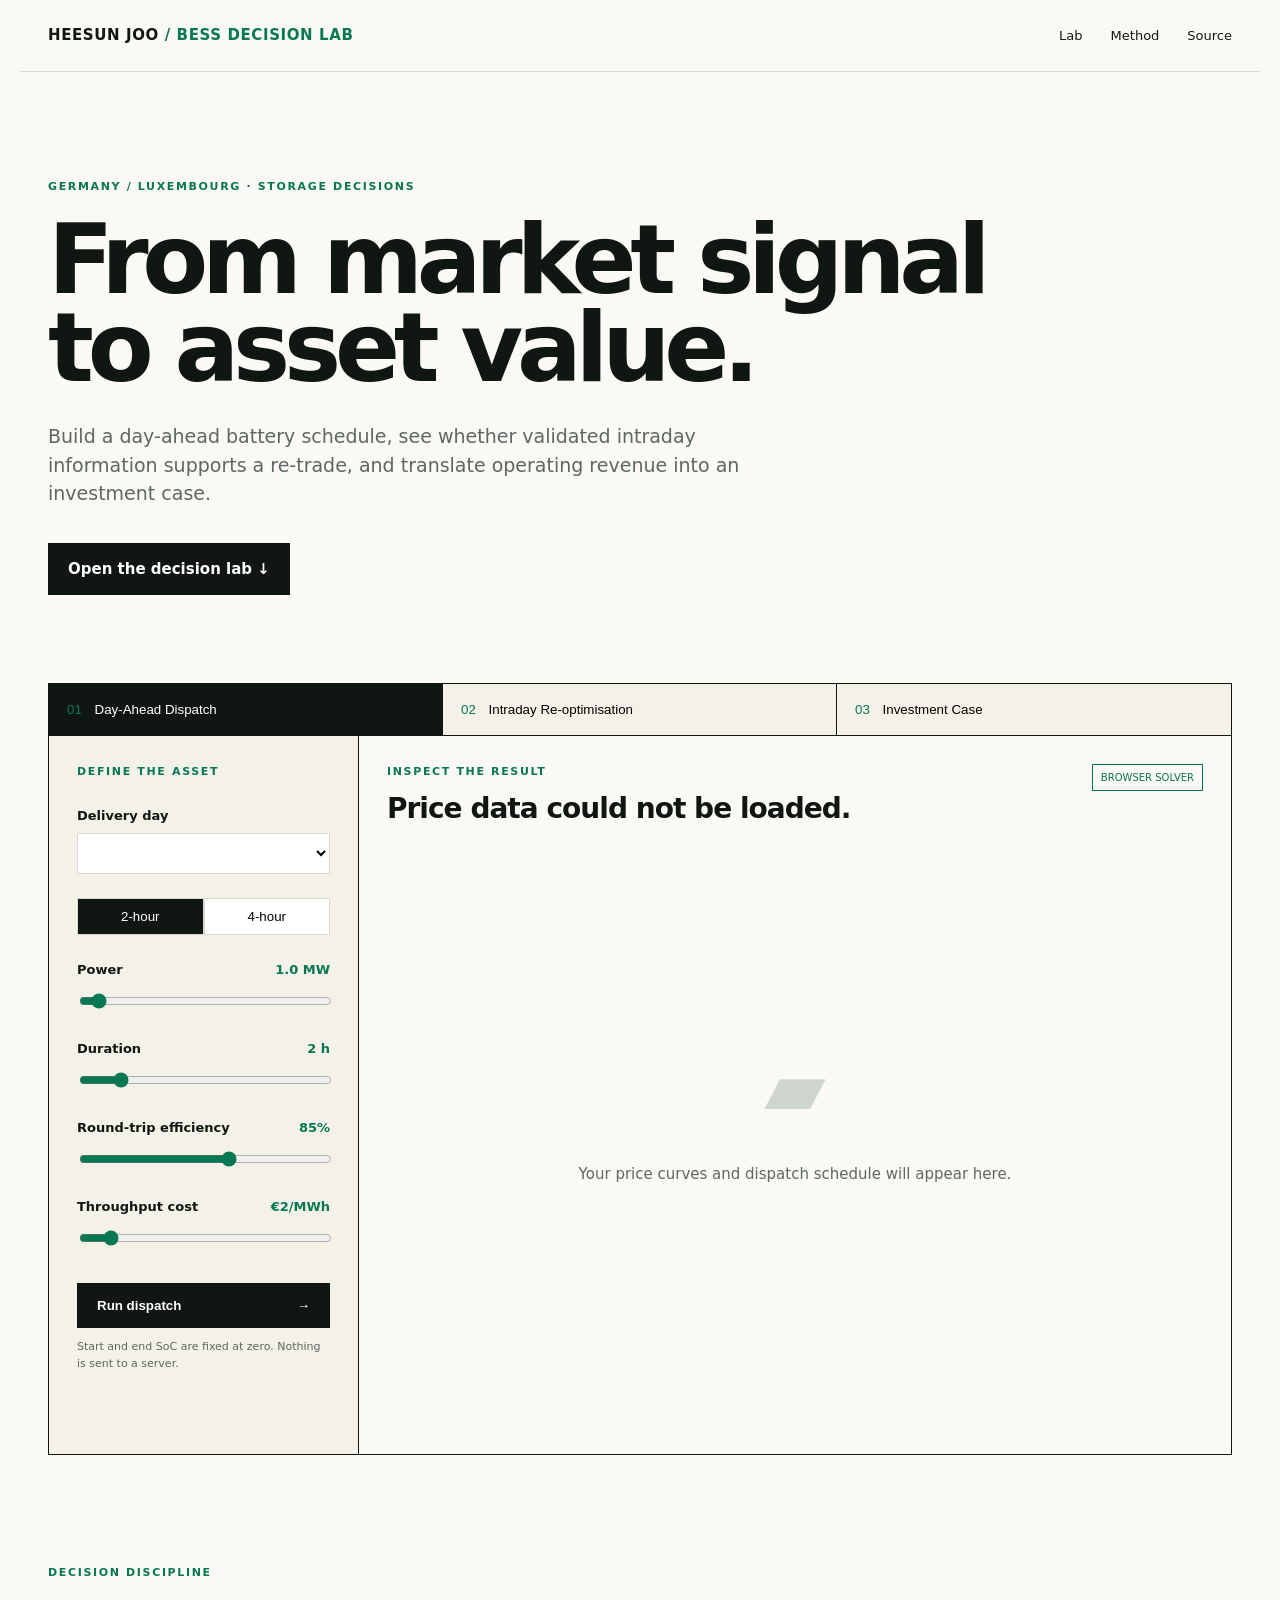
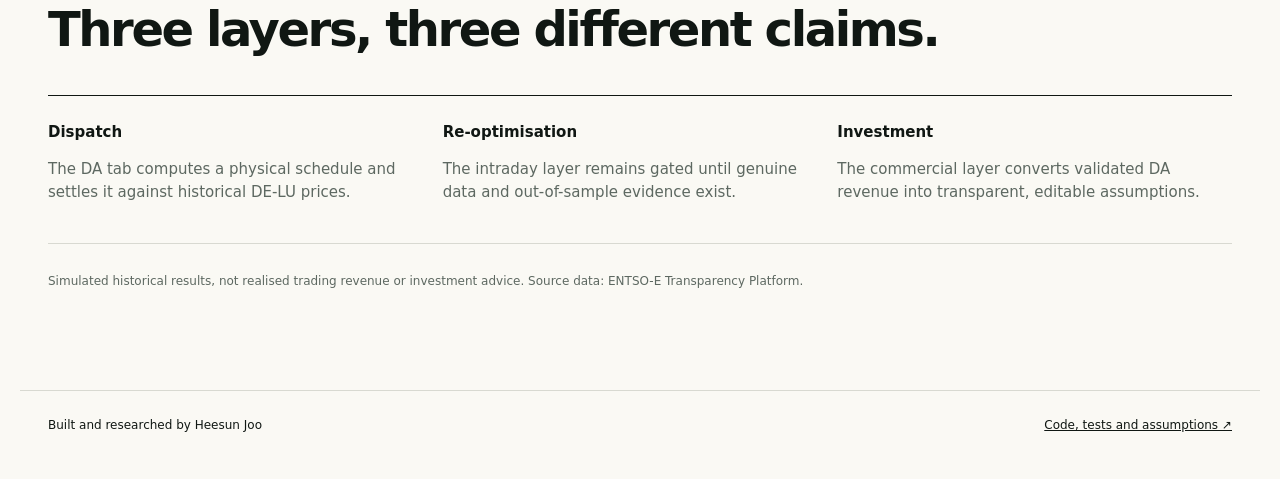
==== web/index.html @ 5113e5c8 "Present intraday v2 as signal research" ====
<!doctype html>
<html lang="en">
<head>
  <meta charset="utf-8"><meta name="viewport" content="width=device-width,initial-scale=1">
  <meta name="description" content="Explore day-ahead BESS dispatch, intraday re-optimisation readiness and a storage investment case for Germany.">
  <title>German BESS Decision Lab · Heesun Joo</title>
  <link rel="stylesheet" href="styles.css?build=__BUILD_ID__"><style>[hidden]{display:none!important}</style>
</head>
<body>
<header><a class="brand" href="#">HEESUN JOO <span>/ BESS DECISION LAB</span></a><nav><a href="#workspace">Lab</a><a href="#method">Method</a><a href="https://github.com/Heesunjookr/bess-arbitrage">Source</a></nav></header>
<main>
<section class="hero"><p class="kicker">GERMANY / LUXEMBOURG · STORAGE DECISIONS</p><h1>From market signal<br>to asset value.</h1><p class="lede">Build a day-ahead battery schedule, see whether validated intraday information supports a re-trade, and translate operating revenue into an investment case.</p><a class="primary" href="#workspace">Open the decision lab ↓</a></section>
<section id="workspace" class="workspace">
  <div class="tabs" role="tablist" aria-label="Decision lab modules">
    <button class="tab active" role="tab" aria-selected="true" data-tab="dayahead"><span>01</span> Day-Ahead Dispatch</button>
    <button class="tab" role="tab" aria-selected="false" data-tab="intraday"><span>02</span> Intraday Re-optimisation</button>
    <button class="tab" role="tab" aria-selected="false" data-tab="investment"><span>03</span> Investment Case</button>
  </div>
  <section id="panel-dayahead" class="tab-panel lab" role="tabpanel">
    <aside class="controls"><div class="step">DEFINE THE ASSET</div><label>Delivery day<select id="day"></select></label><div class="preset-row"><button class="preset active" data-duration="2">2-hour</button><button class="preset" data-duration="4">4-hour</button></div><label>Power <output id="powerOut">1.0 MW</output><input id="power" type="range" min="0.5" max="10" step="0.5" value="1"></label><label>Duration <output id="durationOut">2 h</output><input id="duration" type="range" min="1" max="8" step="1" value="2"></label><label>Round-trip efficiency <output id="efficiencyOut">85%</output><input id="efficiency" type="range" min="70" max="95" step="1" value="85"></label><label>Throughput cost <output id="costOut">€2/MWh</output><input id="cost" type="range" min="0" max="20" step="1" value="2"></label><button id="run" class="run">Run dispatch <span>→</span></button><p class="control-note">Start and end SoC are fixed at zero. Nothing is sent to a server.</p></aside>
    <div class="results" aria-live="polite"><div class="result-head"><div><div class="step">INSPECT THE RESULT</div><h2 id="resultTitle">Choose a scenario and run it.</h2></div><span>BROWSER SOLVER</span></div><div id="empty" class="empty"><div class="battery">▰</div><p>Your price curves and dispatch schedule will appear here.</p></div><div id="output" hidden><div class="metrics"><article><small>Perfect-foresight ceiling</small><strong id="perfectMetric">—</strong><span>research benchmark</span></article><article><small>D-1 settled value</small><strong id="d1Metric">—</strong><span>executable schedule</span></article><article><small>Value captured</small><strong id="captureMetric">—</strong><span>of the daily ceiling</span></article><article><small>Forecast cost</small><strong id="gapMetric">—</strong><span>missed value</span></article></div><div class="chart-card"><div class="chart-title"><h3>Price and D-1 dispatch</h3><div class="legend"><i class="actual"></i>Actual price <i class="forecast"></i>D-1 curve <i class="dispatch"></i>Dispatch</div></div><svg id="dispatchChart" viewBox="0 0 900 390" role="img"></svg></div><div class="insight"><span>WHAT HAPPENED</span><p id="insightText"></p></div><div class="actions"><button id="download">Download schedule (.csv)</button><button id="share">Copy scenario link</button><a id="challenge" target="_blank">Suggest a scenario ↗</a></div></div></div>
  </section>
  <section id="panel-intraday" class="tab-panel module" role="tabpanel" hidden>
    <div class="module-head"><div><p class="step">15-MINUTE SIGNAL RESEARCH</p><h2>Can public intraday information improve the DA position?</h2></div><span class="status">OUT-OF-SAMPLE EVALUATION</span></div>
    <div class="decision-grid"><article class="decision-card"><small>Selected DA scenario</small><strong id="idScenario">Run a DA scenario first</strong><p id="idBaseline">The frozen schedule becomes the baseline position for future re-optimisation.</p></article><article class="decision-card"><small>Model comparison</small><strong>ML OUTPERFORMS THE SIMPLE BASELINE</strong><p>The causal 15-minute model improves holdout R² from −0.010 to 0.103 and identifies the spread direction in 68.0% of intervals.</p></article></div>
    <div class="metrics research-metrics"><article><small>Native resolution</small><strong>15 min</strong><span>167,116 MTUs</span></article><article><small>Holdout R²</small><strong>0.103</strong><span>vs −0.010 simple baseline</span></article><article><small>Direction accuracy</small><strong>68.0%</strong><span>2025–2026 holdout</span></article><article><small>Data coverage</small><strong>4.8 yr</strong><span>2022–2026</span></article></div>
    <div class="pipeline"><article><span>1</span><b>Freeze DA position</b><p>Pass the selected battery constraints and hourly schedule from the first tab.</p></article><i>→</i><article><span>2</span><b>Validate new information</b><p>Require genuine 15-minute ID-AEP prices and an out-of-sample signal.</p></article><i>→</i><article><span>3</span><b>Re-optimise remaining horizon</b><p>Respect current SoC, locked trades, efficiency, costs and power limits.</p></article><i>→</i><article><span>4</span><b>Measure incremental value</b><p>Compare net value after costs against keeping the DA schedule.</p></article></div>
    <div class="audit-note"><div><p class="step">RESEARCH SCOPE</p><h3>A causal public-data signal study.</h3><p>The panel preserves the 15-minute MTU, separates decision and delivery time, and lags realised information behind the decision timestamp. ID-AEP is used as a public settlement-price proxy; executable order-book validation requires historical EPEX data.</p></div><a href="https://github.com/Heesunjookr/da-id-arbitrage" target="_blank">Inspect the v2 source ↗</a></div>
  </section>
  <section id="panel-investment" class="tab-panel module" role="tabpanel" hidden>
    <div class="module-head"><div><p class="step">UNLEVERED SCREENING CASE</p><h2>Does the validated DA revenue support the asset economics?</h2></div><span class="status">DA REVENUE ONLY</span></div>
    <div class="investment-layout"><aside class="case-inputs"><label>Revenue basis<select id="revenueBasis"><option value="blend">Forecast-based blend</option><option value="d1">D-1 persistence</option><option value="ceiling">Perfect-foresight ceiling</option></select></label><label>CAPEX <output id="capexOut">€500/kWh</output><input id="capex" type="range" min="200" max="1000" step="25" value="500"></label><label>Fixed OPEX <output id="opexOut">€15k/MW/yr</output><input id="opex" type="range" min="0" max="50" step="1" value="15"></label><label>Annual degradation <output id="degradationOut">2.0%</output><input id="degradation" type="range" min="0" max="5" step="0.25" value="2"></label><label>Downside stress <output id="stressOut">0%</output><input id="stress" type="range" min="0" max="60" step="5" value="0"></label><label>Project life <output id="lifeOut">15 yr</output><input id="life" type="range" min="5" max="25" step="1" value="15"></label></aside><div class="case-results"><div class="metrics case-metrics"><article><small>Initial CAPEX</small><strong id="caseCapex">—</strong><span>power × duration × €/kWh</span></article><article><small>Year-1 net cash flow</small><strong id="caseCash">—</strong><span>DA revenue less fixed OPEX</span></article><article><small>Simple payback</small><strong id="casePayback">—</strong><span>undiscounted</span></article><article><small>Project IRR</small><strong id="caseIrr">—</strong><span>unlevered, pre-tax</span></article></div><div class="chart-card"><div class="chart-title"><h3>Annual operating cash flow</h3><span id="caseBasisNote"></span></div><svg id="cashChart" viewBox="0 0 900 330" role="img"></svg></div><p class="case-warning">Screening model only. Revenue is the historical 1 MW / 2 h benchmark scaled by power, not a duration-specific forecast. It excludes intraday, ancillary services, tax, financing, augmentation, availability, grid fees and merchant price evolution.</p></div></div>
  </section>
</section>
<section id="method" class="method"><p class="kicker">DECISION DISCIPLINE</p><h2>Three layers, three different claims.</h2><div class="method-grid"><article><b>Dispatch</b><p>The DA tab computes a physical schedule and settles it against historical DE-LU prices.</p></article><article><b>Re-optimisation</b><p>The intraday layer remains gated until genuine data and out-of-sample evidence exist.</p></article><article><b>Investment</b><p>The commercial layer converts validated DA revenue into transparent, editable assumptions.</p></article></div><p class="disclaimer">Simulated historical results, not realised trading revenue or investment advice. Source data: ENTSO-E Transparency Platform.</p></section>
</main>
<footer><span>Built and researched by Heesun Joo</span><a href="https://github.com/Heesunjookr/bess-arbitrage">Code, tests and assumptions ↗</a></footer>
<script src="app.js?build=__BUILD_ID__"></script>
</body></html>
---- web/styles.css ----
:root{--ink:#101713;--muted:#5d6861;--green:#087853;--cream:#f3f1e8;--paper:#faf9f4;--line:#d8d9d1;--red:#9f352d}*{box-sizing:border-box}html{scroll-behavior:smooth}body{margin:0;background:var(--paper);color:var(--ink);font:15px/1.5 Inter,ui-sans-serif,system-ui,-apple-system,sans-serif}header,main,footer{max-width:1240px;margin:auto}header{height:72px;padding:0 28px;display:flex;align-items:center;justify-content:space-between;border-bottom:1px solid var(--line)}a{color:inherit}.brand{text-decoration:none;font-weight:850;letter-spacing:.04em}.brand span{color:var(--green)}nav{display:flex;gap:28px}nav a{font-size:13px;text-decoration:none}.hero{padding:96px 28px 88px}.kicker,.step{font-size:11px;letter-spacing:.15em;font-weight:800;color:var(--green)}h1{font-size:clamp(48px,7.8vw,96px);letter-spacing:-.065em;line-height:.92;margin:20px 0 30px;max-width:1080px}.lede{font-size:19px;color:var(--muted);max-width:760px;margin-bottom:35px}.primary,.run{display:inline-flex;border:0;background:var(--ink);color:white;padding:15px 20px;text-decoration:none;font-weight:750}.workspace{margin:0 28px 110px}.tabs{display:grid;grid-template-columns:repeat(3,1fr);border:1px solid var(--ink);border-bottom:0}.tab{padding:18px;text-align:left;border:0;border-right:1px solid var(--ink);background:var(--cream);font:750 14px inherit;cursor:pointer}.tab:last-child{border-right:0}.tab span{margin-right:9px;color:var(--green)}.tab.active{background:var(--ink);color:white}.lab{border:1px solid var(--ink);display:grid;grid-template-columns:310px 1fr;min-height:720px}.controls,.case-inputs{background:var(--cream);padding:28px;border-right:1px solid var(--ink)}label{display:block;font-size:13px;font-weight:750;margin-top:25px}label:first-child{margin-top:0}label output{float:right;color:var(--green)}select{width:100%;font:inherit;margin-top:8px;padding:11px;background:white;border:1px solid var(--line)}input[type=range]{width:100%;margin-top:13px;accent-color:var(--green)}.preset-row{display:grid;grid-template-columns:1fr 1fr;margin-top:24px}.preset{padding:10px;border:1px solid var(--line);background:white}.preset.active{background:var(--ink);color:white}.run{width:100%;justify-content:space-between;margin-top:32px;font:750 14px inherit;cursor:pointer}.control-note{font-size:11px;color:var(--muted)}.results{padding:28px;min-width:0}.result-head,.module-head{display:flex;align-items:start;justify-content:space-between}.result-head h2{font-size:28px;margin:7px 0 20px;letter-spacing:-.035em}.result-head>span,.status{font-size:10px;padding:5px 8px;border:1px solid var(--green);color:var(--green)}.status.blocked{border-color:var(--red);color:var(--red)}.empty{height:530px;display:grid;place-content:center;text-align:center;color:var(--muted)}.battery{font-size:80px;color:#ced4ce}.metrics{display:grid;grid-template-columns:repeat(4,1fr);border:1px solid var(--line)}.metrics article{padding:17px;border-right:1px solid var(--line)}.metrics article:last-child{border:0}.metrics small,.metrics span{display:block;color:var(--muted);font-size:11px}.metrics strong{display:block;font-size:28px;letter-spacing:-.04em;margin:3px 0}.chart-card{margin-top:20px;border:1px solid var(--line);padding:18px;background:white}.chart-title{display:flex;justify-content:space-between;align-items:center}.chart-title h3{margin:0}.chart-title>span{font-size:11px;color:var(--muted)}.legend{font-size:10px;color:var(--muted)}.legend i{display:inline-block;width:12px;height:3px;margin:0 4px 2px 12px}.actual{background:var(--ink)}.forecast{background:#96a099}.dispatch{background:var(--green)}svg{width:100%;height:auto}.insight{display:grid;grid-template-columns:130px 1fr;padding:20px 0;border-bottom:1px solid var(--line)}.insight span{font-size:10px;letter-spacing:.12em;font-weight:800;color:var(--green)}.insight p{margin:0}.actions{display:flex;gap:10px;padding-top:18px;align-items:center}.actions button,.actions a,.audit-note a{background:transparent;border:1px solid var(--ink);padding:10px 13px;font:700 12px inherit;text-decoration:none;cursor:pointer}.actions a{margin-left:auto}.module{border:1px solid var(--ink);padding:34px;min-height:680px}.module-head h2{font-size:38px;line-height:1.08;letter-spacing:-.045em;max-width:760px;margin:8px 0 36px}.decision-grid{display:grid;grid-template-columns:1fr 1fr;border:1px solid var(--line)}.decision-card{padding:26px}.decision-card+article{border-left:1px solid var(--line)}.decision-card small{display:block;color:var(--muted)}.decision-card strong{display:block;font-size:24px;margin:8px 0}.decision-card p{color:var(--muted);margin:0}.decision-card.alert{background:#f8ece7}.decision-card.alert strong{color:var(--red)}.pipeline{display:grid;grid-template-columns:1fr auto 1fr auto 1fr auto 1fr;margin:38px 0;align-items:center}.pipeline article{min-height:170px;border-top:2px solid var(--green);padding:18px 12px 0 0}.pipeline article span{display:block;color:var(--green);font-size:11px;margin-bottom:17px}.pipeline article p{font-size:12px;color:var(--muted)}.pipeline>i{padding:0 12px;color:var(--green);font-style:normal}.audit-note{display:flex;justify-content:space-between;align-items:end;background:var(--cream);padding:25px}.audit-note>div{max-width:760px}.audit-note h3{margin:6px 0}.audit-note p{color:var(--muted)}.audit-note a{white-space:nowrap;margin-left:20px}.investment-layout{display:grid;grid-template-columns:310px 1fr;border:1px solid var(--line)}.case-results{padding:25px;min-width:0}.case-warning{font-size:11px;color:var(--muted)}.method{margin:0 28px 100px}.method h2{font-size:48px;letter-spacing:-.05em;margin:8px 0 30px}.method-grid{display:grid;grid-template-columns:repeat(3,1fr);border-top:1px solid var(--ink)}.method-grid article{padding:25px 25px 25px 0;border-bottom:1px solid var(--line)}.method-grid p,.disclaimer{color:var(--muted)}.disclaimer{font-size:12px;margin-top:28px}footer{padding:25px 28px 45px;border-top:1px solid var(--line);display:flex;justify-content:space-between;font-size:12px}@media(max-width:850px){.lab,.investment-layout{grid-template-columns:1fr}.controls,.case-inputs{border-right:0;border-bottom:1px solid var(--ink)}.metrics{grid-template-columns:1fr 1fr}.metrics article:nth-child(2){border-right:0}.method-grid{grid-template-columns:1fr}.pipeline{grid-template-columns:1fr}.pipeline>i{display:none}.pipeline article{min-height:auto;margin-bottom:20px}.audit-note{align-items:start;flex-direction:column}.audit-note a{margin:12px 0 0}.tabs{grid-template-columns:1fr}nav{display:none}}@media(max-width:560px){.hero{padding-top:62px}.workspace{margin-left:12px;margin-right:12px}.results,.module{padding:18px}.metrics,.decision-grid{grid-template-columns:1fr}.metrics article{border-right:0;border-bottom:1px solid var(--line)}.decision-card+article{border-left:0;border-top:1px solid var(--line)}.chart-title,.actions,.module-head{align-items:start;flex-direction:column}.actions a{margin-left:0}.insight{grid-template-columns:1fr}.legend{margin-top:10px}footer{flex-direction:column;gap:10px}}
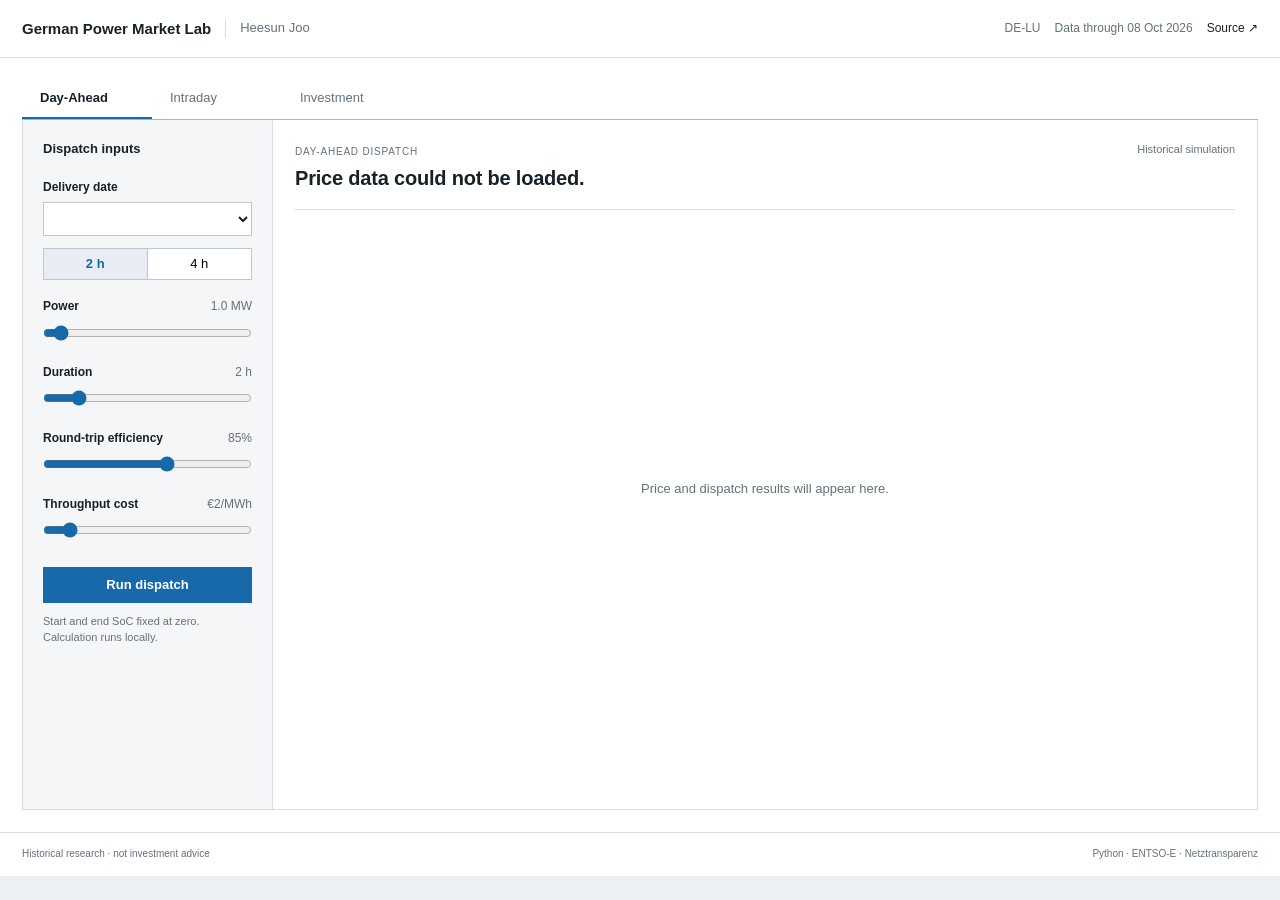
==== commit e3e612a7: "Redesign lab as compact market research tool" ====
--- a/web/index.html
+++ b/web/index.html
@@ -2,38 +2,76 @@
 <html lang="en">
 <head>
   <meta charset="utf-8"><meta name="viewport" content="width=device-width,initial-scale=1">
-  <meta name="description" content="Explore day-ahead BESS dispatch, intraday re-optimisation readiness and a storage investment case for Germany.">
-  <title>German BESS Decision Lab · Heesun Joo</title>
+  <meta name="description" content="German power-market research tools for BESS dispatch, intraday signals and investment screening.">
+  <title>German Power Market Lab · Heesun Joo</title>
   <link rel="stylesheet" href="styles.css?build=__BUILD_ID__"><style>[hidden]{display:none!important}</style>
 </head>
 <body>
-<header><a class="brand" href="#">HEESUN JOO <span>/ BESS DECISION LAB</span></a><nav><a href="#workspace">Lab</a><a href="#method">Method</a><a href="https://github.com/Heesunjookr/bess-arbitrage">Source</a></nav></header>
+<header>
+  <div><a class="brand" href="#">German Power Market Lab</a><span class="owner">Heesun Joo</span></div>
+  <div class="header-meta"><span>DE-LU</span><span>Data through 08 Oct 2026</span><a href="https://github.com/Heesunjookr/bess-arbitrage">Source ↗</a></div>
+</header>
 <main>
-<section class="hero"><p class="kicker">GERMANY / LUXEMBOURG · STORAGE DECISIONS</p><h1>From market signal<br>to asset value.</h1><p class="lede">Build a day-ahead battery schedule, see whether validated intraday information supports a re-trade, and translate operating revenue into an investment case.</p><a class="primary" href="#workspace">Open the decision lab ↓</a></section>
 <section id="workspace" class="workspace">
-  <div class="tabs" role="tablist" aria-label="Decision lab modules">
-    <button class="tab active" role="tab" aria-selected="true" data-tab="dayahead"><span>01</span> Day-Ahead Dispatch</button>
-    <button class="tab" role="tab" aria-selected="false" data-tab="intraday"><span>02</span> Intraday Re-optimisation</button>
-    <button class="tab" role="tab" aria-selected="false" data-tab="investment"><span>03</span> Investment Case</button>
+  <div class="tabs" role="tablist" aria-label="Research modules">
+    <button class="tab active" role="tab" aria-selected="true" data-tab="dayahead">Day-Ahead</button>
+    <button class="tab" role="tab" aria-selected="false" data-tab="intraday">Intraday</button>
+    <button class="tab" role="tab" aria-selected="false" data-tab="investment">Investment</button>
   </div>
+
   <section id="panel-dayahead" class="tab-panel lab" role="tabpanel">
-    <aside class="controls"><div class="step">DEFINE THE ASSET</div><label>Delivery day<select id="day"></select></label><div class="preset-row"><button class="preset active" data-duration="2">2-hour</button><button class="preset" data-duration="4">4-hour</button></div><label>Power <output id="powerOut">1.0 MW</output><input id="power" type="range" min="0.5" max="10" step="0.5" value="1"></label><label>Duration <output id="durationOut">2 h</output><input id="duration" type="range" min="1" max="8" step="1" value="2"></label><label>Round-trip efficiency <output id="efficiencyOut">85%</output><input id="efficiency" type="range" min="70" max="95" step="1" value="85"></label><label>Throughput cost <output id="costOut">€2/MWh</output><input id="cost" type="range" min="0" max="20" step="1" value="2"></label><button id="run" class="run">Run dispatch <span>→</span></button><p class="control-note">Start and end SoC are fixed at zero. Nothing is sent to a server.</p></aside>
-    <div class="results" aria-live="polite"><div class="result-head"><div><div class="step">INSPECT THE RESULT</div><h2 id="resultTitle">Choose a scenario and run it.</h2></div><span>BROWSER SOLVER</span></div><div id="empty" class="empty"><div class="battery">▰</div><p>Your price curves and dispatch schedule will appear here.</p></div><div id="output" hidden><div class="metrics"><article><small>Perfect-foresight ceiling</small><strong id="perfectMetric">—</strong><span>research benchmark</span></article><article><small>D-1 settled value</small><strong id="d1Metric">—</strong><span>executable schedule</span></article><article><small>Value captured</small><strong id="captureMetric">—</strong><span>of the daily ceiling</span></article><article><small>Forecast cost</small><strong id="gapMetric">—</strong><span>missed value</span></article></div><div class="chart-card"><div class="chart-title"><h3>Price and D-1 dispatch</h3><div class="legend"><i class="actual"></i>Actual price <i class="forecast"></i>D-1 curve <i class="dispatch"></i>Dispatch</div></div><svg id="dispatchChart" viewBox="0 0 900 390" role="img"></svg></div><div class="insight"><span>WHAT HAPPENED</span><p id="insightText"></p></div><div class="actions"><button id="download">Download schedule (.csv)</button><button id="share">Copy scenario link</button><a id="challenge" target="_blank">Suggest a scenario ↗</a></div></div></div>
+    <aside class="controls">
+      <h2>Dispatch inputs</h2>
+      <label>Delivery date<select id="day"></select></label>
+      <div class="preset-row"><button class="preset active" data-duration="2">2 h</button><button class="preset" data-duration="4">4 h</button></div>
+      <label>Power <output id="powerOut">1.0 MW</output><input id="power" type="range" min="0.5" max="10" step="0.5" value="1"></label>
+      <label>Duration <output id="durationOut">2 h</output><input id="duration" type="range" min="1" max="8" step="1" value="2"></label>
+      <label>Round-trip efficiency <output id="efficiencyOut">85%</output><input id="efficiency" type="range" min="70" max="95" step="1" value="85"></label>
+      <label>Throughput cost <output id="costOut">€2/MWh</output><input id="cost" type="range" min="0" max="20" step="1" value="2"></label>
+      <button id="run" class="run">Run dispatch</button>
+      <p class="note">Start and end SoC fixed at zero. Calculation runs locally.</p>
+    </aside>
+    <div class="results" aria-live="polite">
+      <div class="panel-head"><div><small>DAY-AHEAD DISPATCH</small><h1 id="resultTitle">Choose a scenario and run it.</h1></div><span>Historical simulation</span></div>
+      <div id="empty" class="empty"><p>Price and dispatch results will appear here.</p></div>
+      <div id="output" hidden>
+        <div class="metrics"><article><small>PF ceiling</small><strong id="perfectMetric">—</strong><span>benchmark</span></article><article><small>D-1 value</small><strong id="d1Metric">—</strong><span>settled</span></article><article><small>Capture</small><strong id="captureMetric">—</strong><span>of ceiling</span></article><article><small>Forecast cost</small><strong id="gapMetric">—</strong><span>value gap</span></article></div>
+        <div class="chart-card"><div class="chart-title"><h3>Price and D-1 dispatch</h3><div class="legend"><i class="actual"></i>Actual <i class="forecast"></i>D-1 <i class="dispatch"></i>Dispatch</div></div><svg id="dispatchChart" viewBox="0 0 900 390" role="img"></svg></div>
+        <div class="insight"><b>Observation</b><p id="insightText"></p></div>
+        <div class="actions"><button id="download">Download CSV</button><button id="share">Copy link</button><a id="challenge" target="_blank">Open issue ↗</a></div>
+      </div>
+    </div>
   </section>
+
   <section id="panel-intraday" class="tab-panel module" role="tabpanel" hidden>
-    <div class="module-head"><div><p class="step">15-MINUTE SIGNAL RESEARCH</p><h2>Can public intraday information improve the DA position?</h2></div><span class="status">OUT-OF-SAMPLE EVALUATION</span></div>
-    <div class="decision-grid"><article class="decision-card"><small>Selected DA scenario</small><strong id="idScenario">Run a DA scenario first</strong><p id="idBaseline">The frozen schedule becomes the baseline position for future re-optimisation.</p></article><article class="decision-card"><small>Model comparison</small><strong>ML OUTPERFORMS THE SIMPLE BASELINE</strong><p>The causal 15-minute model improves holdout R² from −0.010 to 0.103 and identifies the spread direction in 68.0% of intervals.</p></article></div>
-    <div class="metrics research-metrics"><article><small>Native resolution</small><strong>15 min</strong><span>167,116 MTUs</span></article><article><small>Holdout R²</small><strong>0.103</strong><span>vs −0.010 simple baseline</span></article><article><small>Direction accuracy</small><strong>68.0%</strong><span>2025–2026 holdout</span></article><article><small>Data coverage</small><strong>4.8 yr</strong><span>2022–2026</span></article></div>
-    <div class="pipeline"><article><span>1</span><b>Freeze DA position</b><p>Pass the selected battery constraints and hourly schedule from the first tab.</p></article><i>→</i><article><span>2</span><b>Validate new information</b><p>Require genuine 15-minute ID-AEP prices and an out-of-sample signal.</p></article><i>→</i><article><span>3</span><b>Re-optimise remaining horizon</b><p>Respect current SoC, locked trades, efficiency, costs and power limits.</p></article><i>→</i><article><span>4</span><b>Measure incremental value</b><p>Compare net value after costs against keeping the DA schedule.</p></article></div>
-    <div class="audit-note"><div><p class="step">RESEARCH SCOPE</p><h3>A causal public-data signal study.</h3><p>The panel preserves the 15-minute MTU, separates decision and delivery time, and lags realised information behind the decision timestamp. ID-AEP is used as a public settlement-price proxy; executable order-book validation requires historical EPEX data.</p></div><a href="https://github.com/Heesunjookr/da-id-arbitrage" target="_blank">Inspect the v2 source ↗</a></div>
+    <div class="panel-head"><div><small>15-MINUTE SIGNAL STUDY</small><h1>Intraday spread model</h1></div><span>Out-of-sample: 2025–2026</span></div>
+    <div class="summary-row"><div><small>Linked DA scenario</small><strong id="idScenario">Run a DA scenario first</strong><p id="idBaseline">The DA schedule provides the baseline position.</p></div><div><small>Result</small><strong>ML exceeds the time-of-day baseline</strong><p>Decision-time features only; realised inputs are lagged.</p></div></div>
+    <div class="metrics research-metrics"><article><small>Resolution</small><strong>15 min</strong><span>167,116 MTUs</span></article><article><small>Holdout R²</small><strong>0.103</strong><span>baseline −0.010</span></article><article><small>Direction</small><strong>68.0%</strong><span>60,947 intervals</span></article><article><small>Coverage</small><strong>4.8 yr</strong><span>2022–2026</span></article></div>
+    <div class="process-table">
+      <div><span>01</span><b>DA position</b><p>Freeze cleared schedule and battery constraints.</p></div>
+      <div><span>02</span><b>Signal</b><p>Estimate ID-AEP spread at 15-minute resolution.</p></div>
+      <div><span>03</span><b>Re-optimise</b><p>Apply SoC, power, cost and gate-closure constraints.</p></div>
+      <div><span>04</span><b>Compare</b><p>Measure incremental value against unchanged DA.</p></div>
+    </div>
+    <div class="scope"><b>Research scope</b><p>ID-AEP is used as a public settlement-price proxy. Executable order-book validation requires historical EPEX data.</p><a href="https://github.com/Heesunjookr/da-id-arbitrage" target="_blank">Method and code ↗</a></div>
   </section>
+
   <section id="panel-investment" class="tab-panel module" role="tabpanel" hidden>
-    <div class="module-head"><div><p class="step">UNLEVERED SCREENING CASE</p><h2>Does the validated DA revenue support the asset economics?</h2></div><span class="status">DA REVENUE ONLY</span></div>
-    <div class="investment-layout"><aside class="case-inputs"><label>Revenue basis<select id="revenueBasis"><option value="blend">Forecast-based blend</option><option value="d1">D-1 persistence</option><option value="ceiling">Perfect-foresight ceiling</option></select></label><label>CAPEX <output id="capexOut">€500/kWh</output><input id="capex" type="range" min="200" max="1000" step="25" value="500"></label><label>Fixed OPEX <output id="opexOut">€15k/MW/yr</output><input id="opex" type="range" min="0" max="50" step="1" value="15"></label><label>Annual degradation <output id="degradationOut">2.0%</output><input id="degradation" type="range" min="0" max="5" step="0.25" value="2"></label><label>Downside stress <output id="stressOut">0%</output><input id="stress" type="range" min="0" max="60" step="5" value="0"></label><label>Project life <output id="lifeOut">15 yr</output><input id="life" type="range" min="5" max="25" step="1" value="15"></label></aside><div class="case-results"><div class="metrics case-metrics"><article><small>Initial CAPEX</small><strong id="caseCapex">—</strong><span>power × duration × €/kWh</span></article><article><small>Year-1 net cash flow</small><strong id="caseCash">—</strong><span>DA revenue less fixed OPEX</span></article><article><small>Simple payback</small><strong id="casePayback">—</strong><span>undiscounted</span></article><article><small>Project IRR</small><strong id="caseIrr">—</strong><span>unlevered, pre-tax</span></article></div><div class="chart-card"><div class="chart-title"><h3>Annual operating cash flow</h3><span id="caseBasisNote"></span></div><svg id="cashChart" viewBox="0 0 900 330" role="img"></svg></div><p class="case-warning">Screening model only. Revenue is the historical 1 MW / 2 h benchmark scaled by power, not a duration-specific forecast. It excludes intraday, ancillary services, tax, financing, augmentation, availability, grid fees and merchant price evolution.</p></div></div>
+    <div class="panel-head"><div><small>UNLEVERED SCREENING</small><h1>Investment case</h1></div><span>DA revenue only</span></div>
+    <div class="investment-layout">
+      <aside class="case-inputs">
+        <label>Revenue basis<select id="revenueBasis"><option value="blend">Forecast-based blend</option><option value="d1">D-1 persistence</option><option value="ceiling">Perfect-foresight ceiling</option></select></label>
+        <label>CAPEX <output id="capexOut">€500/kWh</output><input id="capex" type="range" min="200" max="1000" step="25" value="500"></label>
+        <label>Fixed OPEX <output id="opexOut">€15k/MW/yr</output><input id="opex" type="range" min="0" max="50" step="1" value="15"></label>
+        <label>Annual degradation <output id="degradationOut">2.0%</output><input id="degradation" type="range" min="0" max="5" step="0.25" value="2"></label>
+        <label>Downside stress <output id="stressOut">0%</output><input id="stress" type="range" min="0" max="60" step="5" value="0"></label>
+        <label>Project life <output id="lifeOut">15 yr</output><input id="life" type="range" min="5" max="25" step="1" value="15"></label>
+      </aside>
+      <div class="case-results"><div class="metrics"><article><small>Initial CAPEX</small><strong id="caseCapex">—</strong><span>installed cost</span></article><article><small>Year-1 cash flow</small><strong id="caseCash">—</strong><span>after fixed OPEX</span></article><article><small>Payback</small><strong id="casePayback">—</strong><span>undiscounted</span></article><article><small>Project IRR</small><strong id="caseIrr">—</strong><span>unlevered, pre-tax</span></article></div><div class="chart-card"><div class="chart-title"><h3>Annual operating cash flow</h3><span id="caseBasisNote"></span></div><svg id="cashChart" viewBox="0 0 900 330" role="img"></svg></div><p class="note">Historical 1 MW / 2 h benchmark scaled by power. Excludes intraday, ancillary services, tax, financing, grid fees and augmentation.</p></div>
+    </div>
   </section>
 </section>
-<section id="method" class="method"><p class="kicker">DECISION DISCIPLINE</p><h2>Three layers, three different claims.</h2><div class="method-grid"><article><b>Dispatch</b><p>The DA tab computes a physical schedule and settles it against historical DE-LU prices.</p></article><article><b>Re-optimisation</b><p>The intraday layer remains gated until genuine data and out-of-sample evidence exist.</p></article><article><b>Investment</b><p>The commercial layer converts validated DA revenue into transparent, editable assumptions.</p></article></div><p class="disclaimer">Simulated historical results, not realised trading revenue or investment advice. Source data: ENTSO-E Transparency Platform.</p></section>
 </main>
-<footer><span>Built and researched by Heesun Joo</span><a href="https://github.com/Heesunjookr/bess-arbitrage">Code, tests and assumptions ↗</a></footer>
+<footer><span>Historical research · not investment advice</span><span>Python · ENTSO-E · Netztransparenz</span></footer>
 <script src="app.js?build=__BUILD_ID__"></script>
 </body></html>
--- a/web/styles.css
+++ b/web/styles.css
@@ -1 +1 @@
-:root{--ink:#101713;--muted:#5d6861;--green:#087853;--cream:#f3f1e8;--paper:#faf9f4;--line:#d8d9d1;--red:#9f352d}*{box-sizing:border-box}html{scroll-behavior:smooth}body{margin:0;background:var(--paper);color:var(--ink);font:15px/1.5 Inter,ui-sans-serif,system-ui,-apple-system,sans-serif}header,main,footer{max-width:1240px;margin:auto}header{height:72px;padding:0 28px;display:flex;align-items:center;justify-content:space-between;border-bottom:1px solid var(--line)}a{color:inherit}.brand{text-decoration:none;font-weight:850;letter-spacing:.04em}.brand span{color:var(--green)}nav{display:flex;gap:28px}nav a{font-size:13px;text-decoration:none}.hero{padding:96px 28px 88px}.kicker,.step{font-size:11px;letter-spacing:.15em;font-weight:800;color:var(--green)}h1{font-size:clamp(48px,7.8vw,96px);letter-spacing:-.065em;line-height:.92;margin:20px 0 30px;max-width:1080px}.lede{font-size:19px;color:var(--muted);max-width:760px;margin-bottom:35px}.primary,.run{display:inline-flex;border:0;background:var(--ink);color:white;padding:15px 20px;text-decoration:none;font-weight:750}.workspace{margin:0 28px 110px}.tabs{display:grid;grid-template-columns:repeat(3,1fr);border:1px solid var(--ink);border-bottom:0}.tab{padding:18px;text-align:left;border:0;border-right:1px solid var(--ink);background:var(--cream);font:750 14px inherit;cursor:pointer}.tab:last-child{border-right:0}.tab span{margin-right:9px;color:var(--green)}.tab.active{background:var(--ink);color:white}.lab{border:1px solid var(--ink);display:grid;grid-template-columns:310px 1fr;min-height:720px}.controls,.case-inputs{background:var(--cream);padding:28px;border-right:1px solid var(--ink)}label{display:block;font-size:13px;font-weight:750;margin-top:25px}label:first-child{margin-top:0}label output{float:right;color:var(--green)}select{width:100%;font:inherit;margin-top:8px;padding:11px;background:white;border:1px solid var(--line)}input[type=range]{width:100%;margin-top:13px;accent-color:var(--green)}.preset-row{display:grid;grid-template-columns:1fr 1fr;margin-top:24px}.preset{padding:10px;border:1px solid var(--line);background:white}.preset.active{background:var(--ink);color:white}.run{width:100%;justify-content:space-between;margin-top:32px;font:750 14px inherit;cursor:pointer}.control-note{font-size:11px;color:var(--muted)}.results{padding:28px;min-width:0}.result-head,.module-head{display:flex;align-items:start;justify-content:space-between}.result-head h2{font-size:28px;margin:7px 0 20px;letter-spacing:-.035em}.result-head>span,.status{font-size:10px;padding:5px 8px;border:1px solid var(--green);color:var(--green)}.status.blocked{border-color:var(--red);color:var(--red)}.empty{height:530px;display:grid;place-content:center;text-align:center;color:var(--muted)}.battery{font-size:80px;color:#ced4ce}.metrics{display:grid;grid-template-columns:repeat(4,1fr);border:1px solid var(--line)}.metrics article{padding:17px;border-right:1px solid var(--line)}.metrics article:last-child{border:0}.metrics small,.metrics span{display:block;color:var(--muted);font-size:11px}.metrics strong{display:block;font-size:28px;letter-spacing:-.04em;margin:3px 0}.chart-card{margin-top:20px;border:1px solid var(--line);padding:18px;background:white}.chart-title{display:flex;justify-content:space-between;align-items:center}.chart-title h3{margin:0}.chart-title>span{font-size:11px;color:var(--muted)}.legend{font-size:10px;color:var(--muted)}.legend i{display:inline-block;width:12px;height:3px;margin:0 4px 2px 12px}.actual{background:var(--ink)}.forecast{background:#96a099}.dispatch{background:var(--green)}svg{width:100%;height:auto}.insight{display:grid;grid-template-columns:130px 1fr;padding:20px 0;border-bottom:1px solid var(--line)}.insight span{font-size:10px;letter-spacing:.12em;font-weight:800;color:var(--green)}.insight p{margin:0}.actions{display:flex;gap:10px;padding-top:18px;align-items:center}.actions button,.actions a,.audit-note a{background:transparent;border:1px solid var(--ink);padding:10px 13px;font:700 12px inherit;text-decoration:none;cursor:pointer}.actions a{margin-left:auto}.module{border:1px solid var(--ink);padding:34px;min-height:680px}.module-head h2{font-size:38px;line-height:1.08;letter-spacing:-.045em;max-width:760px;margin:8px 0 36px}.decision-grid{display:grid;grid-template-columns:1fr 1fr;border:1px solid var(--line)}.decision-card{padding:26px}.decision-card+article{border-left:1px solid var(--line)}.decision-card small{display:block;color:var(--muted)}.decision-card strong{display:block;font-size:24px;margin:8px 0}.decision-card p{color:var(--muted);margin:0}.decision-card.alert{background:#f8ece7}.decision-card.alert strong{color:var(--red)}.pipeline{display:grid;grid-template-columns:1fr auto 1fr auto 1fr auto 1fr;margin:38px 0;align-items:center}.pipeline article{min-height:170px;border-top:2px solid var(--green);padding:18px 12px 0 0}.pipeline article span{display:block;color:var(--green);font-size:11px;margin-bottom:17px}.pipeline article p{font-size:12px;color:var(--muted)}.pipeline>i{padding:0 12px;color:var(--green);font-style:normal}.audit-note{display:flex;justify-content:space-between;align-items:end;background:var(--cream);padding:25px}.audit-note>div{max-width:760px}.audit-note h3{margin:6px 0}.audit-note p{color:var(--muted)}.audit-note a{white-space:nowrap;margin-left:20px}.investment-layout{display:grid;grid-template-columns:310px 1fr;border:1px solid var(--line)}.case-results{padding:25px;min-width:0}.case-warning{font-size:11px;color:var(--muted)}.method{margin:0 28px 100px}.method h2{font-size:48px;letter-spacing:-.05em;margin:8px 0 30px}.method-grid{display:grid;grid-template-columns:repeat(3,1fr);border-top:1px solid var(--ink)}.method-grid article{padding:25px 25px 25px 0;border-bottom:1px solid var(--line)}.method-grid p,.disclaimer{color:var(--muted)}.disclaimer{font-size:12px;margin-top:28px}footer{padding:25px 28px 45px;border-top:1px solid var(--line);display:flex;justify-content:space-between;font-size:12px}@media(max-width:850px){.lab,.investment-layout{grid-template-columns:1fr}.controls,.case-inputs{border-right:0;border-bottom:1px solid var(--ink)}.metrics{grid-template-columns:1fr 1fr}.metrics article:nth-child(2){border-right:0}.method-grid{grid-template-columns:1fr}.pipeline{grid-template-columns:1fr}.pipeline>i{display:none}.pipeline article{min-height:auto;margin-bottom:20px}.audit-note{align-items:start;flex-direction:column}.audit-note a{margin:12px 0 0}.tabs{grid-template-columns:1fr}nav{display:none}}@media(max-width:560px){.hero{padding-top:62px}.workspace{margin-left:12px;margin-right:12px}.results,.module{padding:18px}.metrics,.decision-grid{grid-template-columns:1fr}.metrics article{border-right:0;border-bottom:1px solid var(--line)}.decision-card+article{border-left:0;border-top:1px solid var(--line)}.chart-title,.actions,.module-head{align-items:start;flex-direction:column}.actions a{margin-left:0}.insight{grid-template-columns:1fr}.legend{margin-top:10px}footer{flex-direction:column;gap:10px}}
+:root{--ink:#182028;--muted:#66717c;--line:#d8dde2;--soft:#f4f6f7;--blue:#1769aa;--green:#23856d;--red:#b24a3b;--white:#fff}*{box-sizing:border-box}html{background:#edf0f2}body{margin:0;color:var(--ink);background:var(--white);font:13px/1.45 -apple-system,BlinkMacSystemFont,"Segoe UI",Arial,sans-serif}button,select,input{font:inherit}header,main,footer{max-width:1280px;margin:auto}header{height:58px;padding:0 22px;display:flex;align-items:center;justify-content:space-between;border-bottom:1px solid var(--line)}header>div{display:flex;align-items:center;gap:14px}.brand{color:var(--ink);font-size:15px;font-weight:650;text-decoration:none}.owner{color:var(--muted);padding-left:14px;border-left:1px solid var(--line)}.header-meta{color:var(--muted);font-size:12px}.header-meta a{color:var(--ink);text-decoration:none}.workspace{padding:22px}.tabs{height:40px;display:flex;border-bottom:1px solid #aeb6bd}.tab{min-width:130px;padding:0 18px;border:0;border-bottom:2px solid transparent;background:transparent;color:var(--muted);text-align:left;cursor:pointer}.tab.active{border-color:var(--blue);color:var(--ink);font-weight:650}.lab{display:grid;grid-template-columns:250px 1fr;border:1px solid var(--line);border-top:0;min-height:690px}.controls,.case-inputs{padding:20px;background:var(--soft);border-right:1px solid var(--line)}.controls h2{font-size:13px;margin:0 0 20px}.controls label,.case-inputs label{display:block;margin:18px 0 0;font-size:12px;font-weight:600}.controls output,.case-inputs output{float:right;color:var(--muted);font-weight:500}select{width:100%;height:34px;margin-top:6px;padding:0 8px;border:1px solid #bfc6cc;background:white;color:var(--ink)}input[type=range]{width:100%;margin:9px 0 0;accent-color:var(--blue)}.preset-row{display:grid;grid-template-columns:1fr 1fr;margin-top:12px}.preset{height:32px;border:1px solid #bfc6cc;background:white;cursor:pointer}.preset+.preset{border-left:0}.preset.active{background:#e7edf2;color:var(--blue);font-weight:650}.run{width:100%;height:36px;margin-top:24px;border:0;background:var(--blue);color:white;font-weight:650;cursor:pointer}.note{color:var(--muted);font-size:11px}.results,.module{padding:22px;min-width:0}.panel-head{display:flex;justify-content:space-between;align-items:start;padding-bottom:16px;border-bottom:1px solid var(--line)}.panel-head small{color:var(--muted);font-size:10px;letter-spacing:.08em}.panel-head h1{margin:3px 0 0;font-size:20px;font-weight:650;letter-spacing:-.01em}.panel-head>span{color:var(--muted);font-size:11px}.empty{min-height:560px;display:grid;place-items:center;color:var(--muted)}.metrics{display:grid;grid-template-columns:repeat(4,1fr);border-bottom:1px solid var(--line)}.metrics article{padding:14px 16px;border-right:1px solid var(--line)}.metrics article:first-child{padding-left:0}.metrics article:last-child{border:0}.metrics small,.metrics span{display:block;color:var(--muted);font-size:10px}.metrics strong{display:block;margin:2px 0;font-size:22px;font-weight:600;letter-spacing:-.02em}.chart-card{margin-top:18px;border:1px solid var(--line);padding:14px}.chart-title{display:flex;justify-content:space-between;align-items:center}.chart-title h3{margin:0;font-size:13px}.chart-title>span,.legend{font-size:10px;color:var(--muted)}.legend i{display:inline-block;width:11px;height:2px;margin:0 4px 2px 10px}.actual{background:var(--ink)}.forecast{background:#9aa5ad}.dispatch{background:var(--green)}svg{display:block;width:100%;height:auto}.insight{display:grid;grid-template-columns:100px 1fr;padding:14px 0;border-bottom:1px solid var(--line)}.insight b{font-size:11px}.insight p{margin:0;color:var(--muted)}.actions{display:flex;gap:8px;padding-top:14px}.actions button,.actions a{padding:7px 10px;border:1px solid #aeb6bd;background:white;color:var(--ink);text-decoration:none;cursor:pointer;font-size:11px}.actions a{margin-left:auto}.module{border:1px solid var(--line);border-top:0;min-height:690px}.summary-row{display:grid;grid-template-columns:1fr 1fr;border-bottom:1px solid var(--line)}.summary-row>div{padding:18px 20px 18px 0}.summary-row>div+div{padding-left:20px;border-left:1px solid var(--line)}.summary-row small{color:var(--muted)}.summary-row strong{display:block;margin:4px 0;font-size:15px}.summary-row p{margin:0;color:var(--muted)}.research-metrics{margin-top:8px}.process-table{display:grid;grid-template-columns:repeat(4,1fr);margin-top:26px;border-top:1px solid var(--line);border-bottom:1px solid var(--line)}.process-table>div{padding:18px 16px;border-right:1px solid var(--line)}.process-table>div:first-child{padding-left:0}.process-table>div:last-child{border:0}.process-table span{display:block;color:var(--muted);font-size:10px}.process-table b{display:block;margin:7px 0 4px}.process-table p{margin:0;color:var(--muted);font-size:11px}.scope{display:grid;grid-template-columns:110px 1fr auto;align-items:start;gap:16px;margin-top:22px;padding:14px;background:var(--soft);font-size:11px}.scope p{margin:0;color:var(--muted)}.scope a{color:var(--ink);white-space:nowrap}.investment-layout{display:grid;grid-template-columns:250px 1fr;margin-top:18px;border:1px solid var(--line)}.case-results{padding:18px;min-width:0}footer{display:flex;justify-content:space-between;padding:14px 22px;border-top:1px solid var(--line);color:var(--muted);font-size:10px}@media(max-width:820px){header{align-items:flex-start;height:auto;padding-top:14px;padding-bottom:14px}header,.header-meta{flex-direction:column}.header-meta{align-items:flex-end;gap:2px}.workspace{padding:10px}.lab,.investment-layout{grid-template-columns:1fr}.controls,.case-inputs{border-right:0;border-bottom:1px solid var(--line)}.metrics,.process-table{grid-template-columns:1fr 1fr}.metrics article:nth-child(2){border-right:0}.summary-row{grid-template-columns:1fr}.summary-row>div+div{padding-left:0;border-left:0;border-top:1px solid var(--line)}.scope{grid-template-columns:1fr}.actions a{margin-left:0}}@media(max-width:520px){.tab{min-width:0;flex:1;padding:0 8px}.results,.module{padding:14px}.metrics,.process-table{grid-template-columns:1fr}.metrics article{padding-left:0;border-right:0;border-bottom:1px solid var(--line)}.panel-head{gap:12px}.panel-head>span{max-width:110px;text-align:right}.chart-title,.actions{align-items:start;flex-direction:column}.insight{grid-template-columns:1fr}}
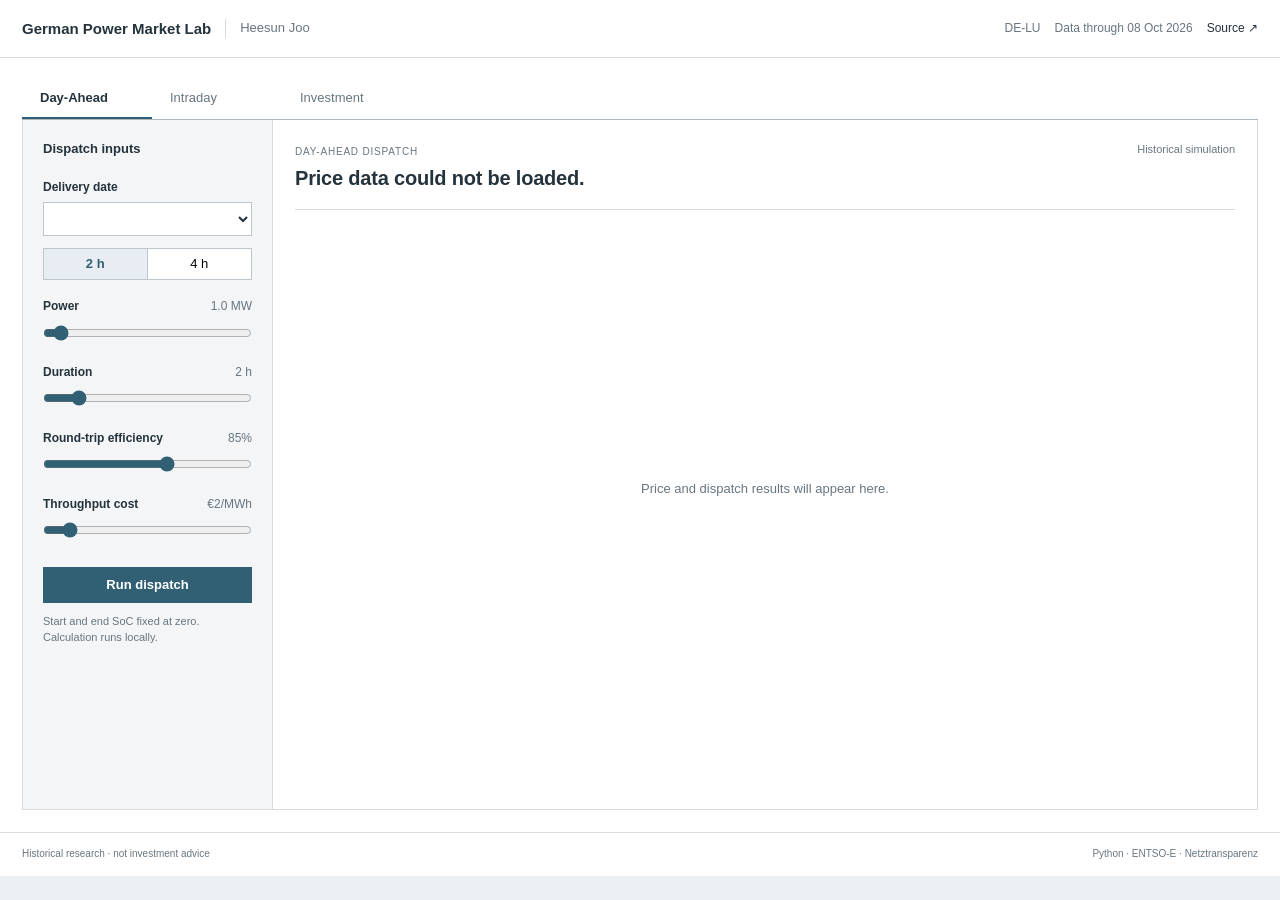
==== commit 9fb54c28: "Harmonize palette and link dispatch methodology" ====
--- a/web/index.html
+++ b/web/index.html
@@ -4,7 +4,7 @@
   <meta charset="utf-8"><meta name="viewport" content="width=device-width,initial-scale=1">
   <meta name="description" content="German power-market research tools for BESS dispatch, intraday signals and investment screening.">
   <title>German Power Market Lab · Heesun Joo</title>
-  <link rel="stylesheet" href="styles.css?build=__BUILD_ID__"><style>[hidden]{display:none!important}</style>
+  <link rel="stylesheet" href="styles.css?build=__BUILD_ID__"><link rel="stylesheet" href="palette.css?build=__BUILD_ID__"><style>[hidden]{display:none!important}</style>
 </head>
 <body>
 <header>
@@ -36,9 +36,9 @@
       <div id="empty" class="empty"><p>Price and dispatch results will appear here.</p></div>
       <div id="output" hidden>
         <div class="metrics"><article><small>PF ceiling</small><strong id="perfectMetric">—</strong><span>benchmark</span></article><article><small>D-1 value</small><strong id="d1Metric">—</strong><span>settled</span></article><article><small>Capture</small><strong id="captureMetric">—</strong><span>of ceiling</span></article><article><small>Forecast cost</small><strong id="gapMetric">—</strong><span>value gap</span></article></div>
-        <div class="chart-card"><div class="chart-title"><h3>Price and D-1 dispatch</h3><div class="legend"><i class="actual"></i>Actual <i class="forecast"></i>D-1 <i class="dispatch"></i>Dispatch</div></div><svg id="dispatchChart" viewBox="0 0 900 390" role="img"></svg></div>
+        <div class="chart-card"><div class="chart-title"><h3>Price and D-1 dispatch</h3><div class="chart-tools" style="display:flex;align-items:center"><div class="legend"><i class="actual"></i>Actual price <i style="background:#a66f52"></i>D-1 price <i style="background:#3f7f70"></i>Discharge <i style="background:#c19755"></i>Charge</div><button id="download" style="margin-left:12px;padding:4px 7px;border:1px solid #c5cbd0;background:#fff;color:#687680;font-size:10px;cursor:pointer">Export CSV</button></div></div><svg id="dispatchChart" viewBox="0 0 900 390" role="img"></svg></div>
         <div class="insight"><b>Observation</b><p id="insightText"></p></div>
-        <div class="actions"><button id="download">Download CSV</button><button id="share">Copy link</button><a id="challenge" target="_blank">Open issue ↗</a></div>
+        <div class="scope"><b>Method</b><p>Finite-state dispatch with explicit power, energy, efficiency and throughput-cost constraints.</p><a href="https://github.com/Heesunjookr/bess-arbitrage" target="_blank">Method and code ↗</a></div>
       </div>
     </div>
   </section>
--- a/web/palette.css
+++ b/web/palette.css
@@ -0,0 +1,9 @@
+:root {
+  --blue: #315f73;
+  --ink: #25333d;
+  --muted: #687680;
+  --line: #d7dcdf;
+  --soft: #f3f5f6;
+}
+
+.dispatch { background: #3f7f70; }
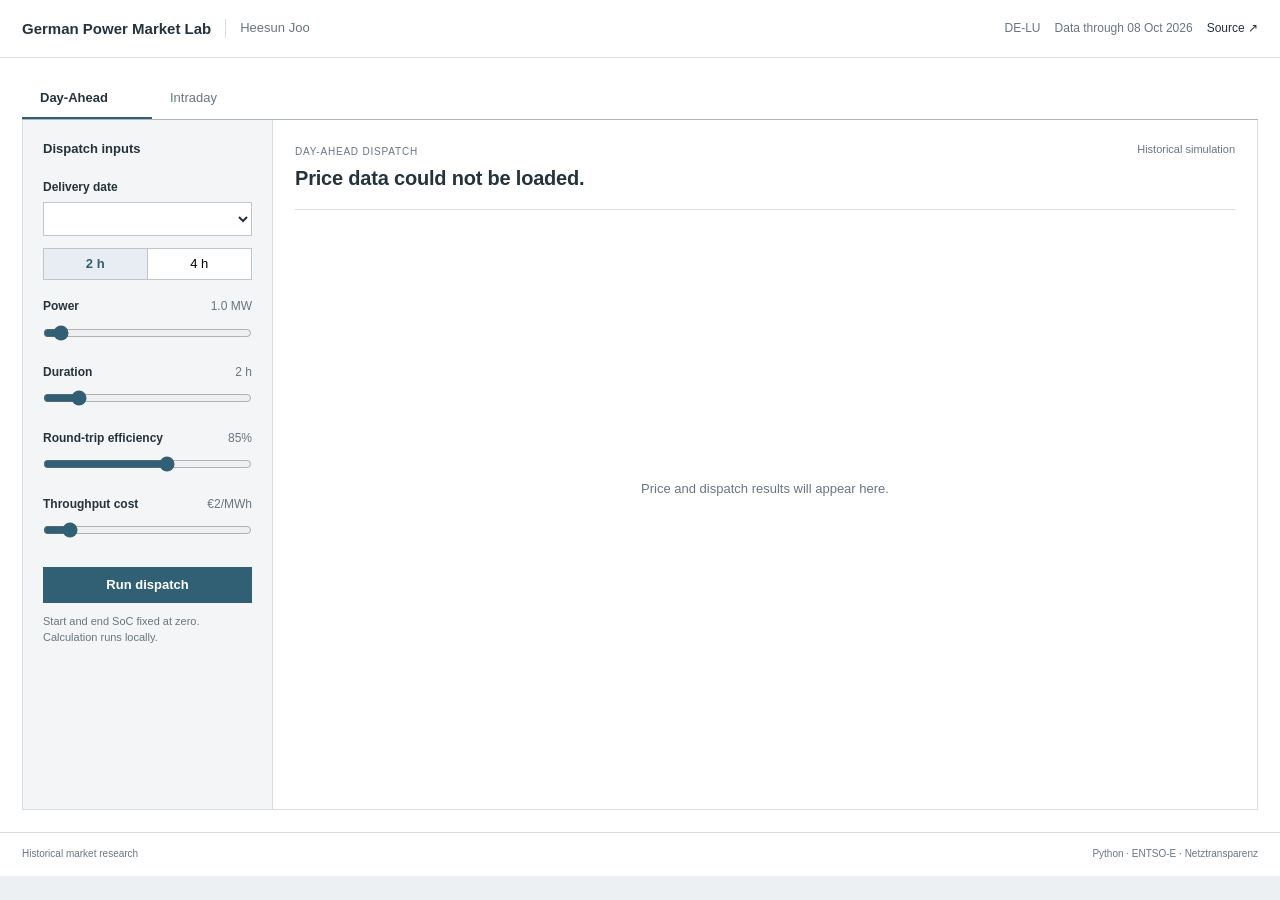
==== commit 9e618958: "Remove public investment tab" ====
--- a/web/index.html
+++ b/web/index.html
@@ -2,7 +2,7 @@
 <html lang="en">
 <head>
   <meta charset="utf-8"><meta name="viewport" content="width=device-width,initial-scale=1">
-  <meta name="description" content="German power-market research tools for BESS dispatch, intraday signals and investment screening.">
+  <meta name="description" content="German power-market research tools for BESS dispatch and intraday signals.">
   <title>German Power Market Lab · Heesun Joo</title>
   <link rel="stylesheet" href="styles.css?build=__BUILD_ID__"><link rel="stylesheet" href="palette.css?build=__BUILD_ID__"><style>[hidden]{display:none!important}</style>
 </head>
@@ -16,7 +16,6 @@
   <div class="tabs" role="tablist" aria-label="Research modules">
     <button class="tab active" role="tab" aria-selected="true" data-tab="dayahead">Day-Ahead</button>
     <button class="tab" role="tab" aria-selected="false" data-tab="intraday">Intraday</button>
-    <button class="tab" role="tab" aria-selected="false" data-tab="investment">Investment</button>
   </div>
 
   <section id="panel-dayahead" class="tab-panel lab" role="tabpanel">
@@ -36,7 +35,7 @@
       <div id="empty" class="empty"><p>Price and dispatch results will appear here.</p></div>
       <div id="output" hidden>
         <div class="metrics"><article><small>PF ceiling</small><strong id="perfectMetric">—</strong><span>benchmark</span></article><article><small>D-1 value</small><strong id="d1Metric">—</strong><span>settled</span></article><article><small>Capture</small><strong id="captureMetric">—</strong><span>of ceiling</span></article><article><small>Forecast cost</small><strong id="gapMetric">—</strong><span>value gap</span></article></div>
-        <div class="chart-card"><div class="chart-title"><h3>Price and D-1 dispatch</h3><div class="chart-tools" style="display:flex;align-items:center"><div class="legend"><i class="actual"></i>Actual price <i style="background:#a66f52"></i>D-1 price <i style="background:#3f7f70"></i>Discharge <i style="background:#c19755"></i>Charge</div><button id="download" style="margin-left:12px;padding:4px 7px;border:1px solid #c5cbd0;background:#fff;color:#687680;font-size:10px;cursor:pointer">Export CSV</button></div></div><svg id="dispatchChart" viewBox="0 0 900 390" role="img"></svg></div>
+        <div class="chart-card"><div class="chart-title"><h3>Price and D-1 dispatch</h3><div class="chart-tools" style="display:flex;align-items:center"><div class="legend"><i style="background:#303840"></i>Actual price <i style="background:#7b7894"></i>D-1 price <i style="background:#4f7b70"></i>Discharge <i style="background:#a8796f"></i>Charge</div><button id="download" style="margin-left:12px;padding:4px 7px;border:1px solid #c5cbd0;background:#fff;color:#687680;font-size:10px;cursor:pointer">Export CSV</button></div></div><svg id="dispatchChart" viewBox="0 0 900 390" role="img"></svg></div>
         <div class="insight"><b>Observation</b><p id="insightText"></p></div>
         <div class="scope"><b>Method</b><p>Finite-state dispatch with explicit power, energy, efficiency and throughput-cost constraints.</p><a href="https://github.com/Heesunjookr/bess-arbitrage" target="_blank">Method and code ↗</a></div>
       </div>
@@ -56,22 +55,8 @@
     <div class="scope"><b>Research scope</b><p>ID-AEP is used as a public settlement-price proxy. Executable order-book validation requires historical EPEX data.</p><a href="https://github.com/Heesunjookr/da-id-arbitrage" target="_blank">Method and code ↗</a></div>
   </section>
 
-  <section id="panel-investment" class="tab-panel module" role="tabpanel" hidden>
-    <div class="panel-head"><div><small>UNLEVERED SCREENING</small><h1>Investment case</h1></div><span>DA revenue only</span></div>
-    <div class="investment-layout">
-      <aside class="case-inputs">
-        <label>Revenue basis<select id="revenueBasis"><option value="blend">Forecast-based blend</option><option value="d1">D-1 persistence</option><option value="ceiling">Perfect-foresight ceiling</option></select></label>
-        <label>CAPEX <output id="capexOut">€500/kWh</output><input id="capex" type="range" min="200" max="1000" step="25" value="500"></label>
-        <label>Fixed OPEX <output id="opexOut">€15k/MW/yr</output><input id="opex" type="range" min="0" max="50" step="1" value="15"></label>
-        <label>Annual degradation <output id="degradationOut">2.0%</output><input id="degradation" type="range" min="0" max="5" step="0.25" value="2"></label>
-        <label>Downside stress <output id="stressOut">0%</output><input id="stress" type="range" min="0" max="60" step="5" value="0"></label>
-        <label>Project life <output id="lifeOut">15 yr</output><input id="life" type="range" min="5" max="25" step="1" value="15"></label>
-      </aside>
-      <div class="case-results"><div class="metrics"><article><small>Initial CAPEX</small><strong id="caseCapex">—</strong><span>installed cost</span></article><article><small>Year-1 cash flow</small><strong id="caseCash">—</strong><span>after fixed OPEX</span></article><article><small>Payback</small><strong id="casePayback">—</strong><span>undiscounted</span></article><article><small>Project IRR</small><strong id="caseIrr">—</strong><span>unlevered, pre-tax</span></article></div><div class="chart-card"><div class="chart-title"><h3>Annual operating cash flow</h3><span id="caseBasisNote"></span></div><svg id="cashChart" viewBox="0 0 900 330" role="img"></svg></div><p class="note">Historical 1 MW / 2 h benchmark scaled by power. Excludes intraday, ancillary services, tax, financing, grid fees and augmentation.</p></div>
-    </div>
-  </section>
 </section>
 </main>
-<footer><span>Historical research · not investment advice</span><span>Python · ENTSO-E · Netztransparenz</span></footer>
+<footer><span>Historical market research</span><span>Python · ENTSO-E · Netztransparenz</span></footer>
 <script src="app.js?build=__BUILD_ID__"></script>
 </body></html>
